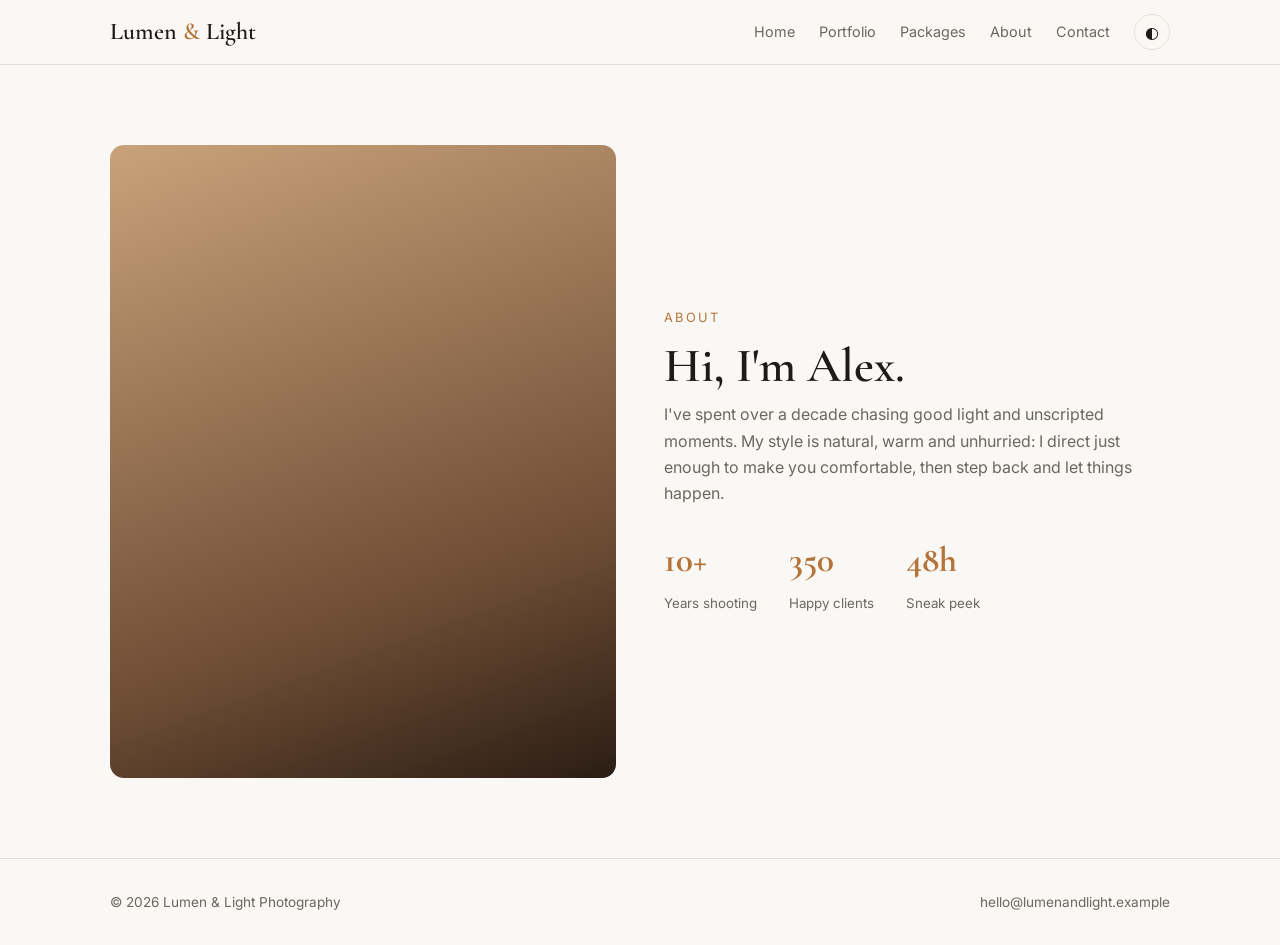
==== about.html @ c2800cfe "uploading files for the first time to deploy on vercel, testing out its functionalities" ====
<!DOCTYPE html>
<html lang="en">
<head>
<meta charset="utf-8">
<meta name="viewport" content="width=device-width, initial-scale=1, viewport-fit=cover">
<title>About – Lumen &amp; Light Photography</title>
<link rel="stylesheet" href="https://fonts.googleapis.com/css2?family=Cormorant+Garamond:wght@500;600&family=Inter:wght@400;500&display=swap">
<link rel="stylesheet" href="styles.css">
</head>
<body>
<header>
  <div class="wrap bar">
    <a class="logo" href="index.html">Lumen <span>&amp;</span> Light</a>
    <nav id="nav">
      <a href="index.html">Home</a><a href="portfolio.html">Portfolio</a><a href="packages.html">Packages</a><a href="about.html" class="active">About</a><a href="contact.html">Contact</a>
      <button class="icon-btn" id="theme" aria-label="Toggle light or dark theme">◐</button>
    </nav>
    <button class="icon-btn menu-btn" id="menu" aria-label="Menu">☰</button>
  </div>
</header>

<main id="top">
<section id="about">
  <div class="wrap about">
    <div class="portrait" role="img" aria-label="Portrait placeholder"></div>
    <div>
      <p class="eyebrow">About</p>
      <h2>Hi, I'm Alex.</h2>
      <p style="color:var(--muted)">I've spent over a decade chasing good light and unscripted moments. My style is natural, warm and unhurried: I direct just enough to make you comfortable, then step back and let things happen.</p>
      <div class="stats"><div><b>10+</b><small>Years shooting</small></div><div><b>350</b><small>Happy clients</small></div><div><b>48h</b><small>Sneak peek</small></div></div>
    </div>
  </div>
</section>
</main>

<footer><div class="wrap"><span>© <span id="yr"></span> Lumen &amp; Light Photography</span><span>hello@lumenandlight.example</span></div></footer>

<script src="script.js"></script>
</body>
</html>
---- styles.css ----
:root{--bg:#faf8f5;--surface:#fff;--text:#1c1b19;--muted:#6b675f;--accent:#b5753a;--line:#e6e1d8;--overlay:rgba(250,248,245,.85);color-scheme:light;
box-sizing:border-box;padding-top:env(safe-area-inset-top,0px);padding-bottom:env(safe-area-inset-bottom,0px)}
@media (prefers-color-scheme:dark){:root:not([data-theme="light"]){--bg:#151412;--surface:#1e1d1a;--text:#f2eee7;--muted:#a49f94;--accent:#d9955a;--line:#2e2c27;--overlay:rgba(21,20,18,.85);color-scheme:dark}}
:root[data-theme="dark"]{--bg:#151412;--surface:#1e1d1a;--text:#f2eee7;--muted:#a49f94;--accent:#d9955a;--line:#2e2c27;--overlay:rgba(21,20,18,.85);color-scheme:dark}
*{box-sizing:border-box;margin:0}
html{scroll-behavior:smooth;scroll-padding-top:calc(72px + env(safe-area-inset-top,0px))}
body{background:var(--bg);color:var(--text);font:400 16px/1.65 Inter,system-ui,sans-serif}
body::before{content:"";position:fixed;inset:0 0 auto;height:env(safe-area-inset-top,0px);background:var(--overlay);z-index:60}
h1,h2,h3{font-family:"Cormorant Garamond",Georgia,serif;font-weight:600;line-height:1.1}
h2{font-size:clamp(2rem,5vw,3rem);margin-bottom:.5rem}
a{color:inherit;text-decoration:none}
.wrap{max-width:1100px;margin:0 auto;padding:0 1.25rem}
section{padding:5rem 0}
.eyebrow{color:var(--accent);font-size:.8rem;letter-spacing:.18em;text-transform:uppercase;margin-bottom:.75rem}
.lead{color:var(--muted);max-width:560px;margin-bottom:2rem}
header{position:sticky;top:env(safe-area-inset-top,0px);z-index:50;background:var(--overlay);backdrop-filter:blur(10px);border-bottom:1px solid var(--line)}
.bar{display:flex;align-items:center;justify-content:space-between;height:64px}
.logo{font-family:"Cormorant Garamond",Georgia,serif;font-size:1.5rem;font-weight:600}
.logo span{color:var(--accent)}
nav{display:flex;gap:1.5rem;align-items:center}
nav a{font-size:.9rem;color:var(--muted)}nav a:hover{color:var(--text)}
button{font:inherit;cursor:pointer}
.icon-btn{background:none;border:1px solid var(--line);color:var(--text);border-radius:50%;width:36px;height:36px}
.menu-btn{display:none}
.btn{display:inline-block;background:var(--accent);color:#fff;border:0;border-radius:999px;padding:.8rem 1.8rem;font-weight:500}
.btn:hover{filter:brightness(1.08)}
.btn.ghost{background:none;border:1px solid var(--text);color:var(--text)}
.hero{min-height:88vh;display:grid;align-items:center;background:radial-gradient(circle at 75% 30%,color-mix(in srgb,var(--accent) 30%,transparent),transparent 55%)}
.hero h1{font-size:clamp(2.8rem,9vw,6rem);max-width:760px;margin-bottom:1.25rem}
.hero h1 em{color:var(--accent)}
.hero p{color:var(--muted);max-width:480px;margin-bottom:2rem;font-size:1.1rem}
.hero .btn+.btn{margin-left:.75rem}
.filters{display:flex;flex-wrap:wrap;gap:.5rem;margin-bottom:1.5rem}
.filters button{background:none;border:1px solid var(--line);color:var(--muted);border-radius:999px;padding:.4rem 1.1rem;font-size:.85rem}
.filters button.on{background:var(--text);color:var(--bg);border-color:var(--text)}
.grid{columns:3 260px;column-gap:1rem}
.tile{break-inside:avoid;margin-bottom:1rem;border-radius:10px;overflow:hidden;position:relative;cursor:pointer;border:0;width:100%;display:block;padding:0}
.tile img{display:block;width:100%;height:auto;object-fit:cover}
.tile span{position:absolute;left:0;right:0;bottom:0;padding:1.5rem .9rem .7rem;color:#fff;text-align:left;font-size:.85rem;background:linear-gradient(transparent,rgba(0,0,0,.6));opacity:0;transition:opacity .25s}
.tile:hover span,.tile:focus-visible span{opacity:1}
.cards{display:grid;grid-template-columns:repeat(auto-fit,minmax(240px,1fr));gap:1.25rem}
.card{background:var(--surface);border:1px solid var(--line);border-radius:14px;padding:1.75rem}
.card.pop{border-color:var(--accent)}
.price{font-family:"Cormorant Garamond",Georgia,serif;font-size:2.4rem;color:var(--accent);margin:.5rem 0}
.card ul{list-style:none;padding:0;color:var(--muted);font-size:.95rem}
.card li{padding:.35rem 0;border-top:1px solid var(--line)}
.about{display:grid;grid-template-columns:1fr 1fr;gap:3rem;align-items:center}
.portrait{aspect-ratio:4/5;border-radius:14px;background:linear-gradient(160deg,#c9a27a,#6d4c34 70%,#2b1d14)}
.stats{display:flex;gap:2rem;margin-top:1.5rem}
.stats b{display:block;font-family:"Cormorant Garamond",Georgia,serif;font-size:2.2rem;color:var(--accent)}
.stats small{color:var(--muted)}
form{display:grid;gap:1rem;max-width:560px}
label{display:grid;gap:.3rem;font-size:.85rem;color:var(--muted)}
input,select,textarea{font:inherit;color:var(--text);background:var(--surface);border:1px solid var(--line);border-radius:8px;padding:.7rem .9rem;width:100%}
input:focus,select:focus,textarea:focus{outline:2px solid var(--accent);outline-offset:1px}
.err{color:#c0392b;font-size:.8rem;min-height:1em}
.ok{background:var(--surface);border:1px solid var(--accent);border-radius:12px;padding:1.5rem;max-width:560px}
footer{border-top:1px solid var(--line);padding:2rem 0;color:var(--muted);font-size:.85rem}
footer .wrap{display:flex;justify-content:space-between;flex-wrap:wrap;gap:.5rem}
.lb{position:fixed;inset:0;background:rgba(0,0,0,.92);z-index:100;display:none;place-items:center;padding:1rem}
.lb.open{display:grid}
.lb figure{width:min(900px,100%)}
.lb .pic{border-radius:8px;overflow:hidden;line-height:0}
.lb .pic img{width:100%;height:auto;max-height:80vh;object-fit:contain;border-radius:8px}
.lb figcaption{color:#ddd;text-align:center;margin-top:.8rem}
.lb button{position:absolute;background:rgba(255,255,255,.12);color:#fff;border:0;border-radius:50%;width:44px;height:44px;font-size:1.3rem}
.lb .x{top:calc(1rem + env(safe-area-inset-top,0px));right:1rem}.lb .p{left:1rem;top:50%}.lb .n{right:1rem;top:50%}
@media (max-width:760px){
.menu-btn{display:inline-block}
nav{position:absolute;top:64px;left:0;right:0;background:var(--bg);flex-direction:column;padding:1.25rem;border-bottom:1px solid var(--line);display:none}
nav.open{display:flex}
.about{grid-template-columns:1fr}
section{padding:3.5rem 0}
}
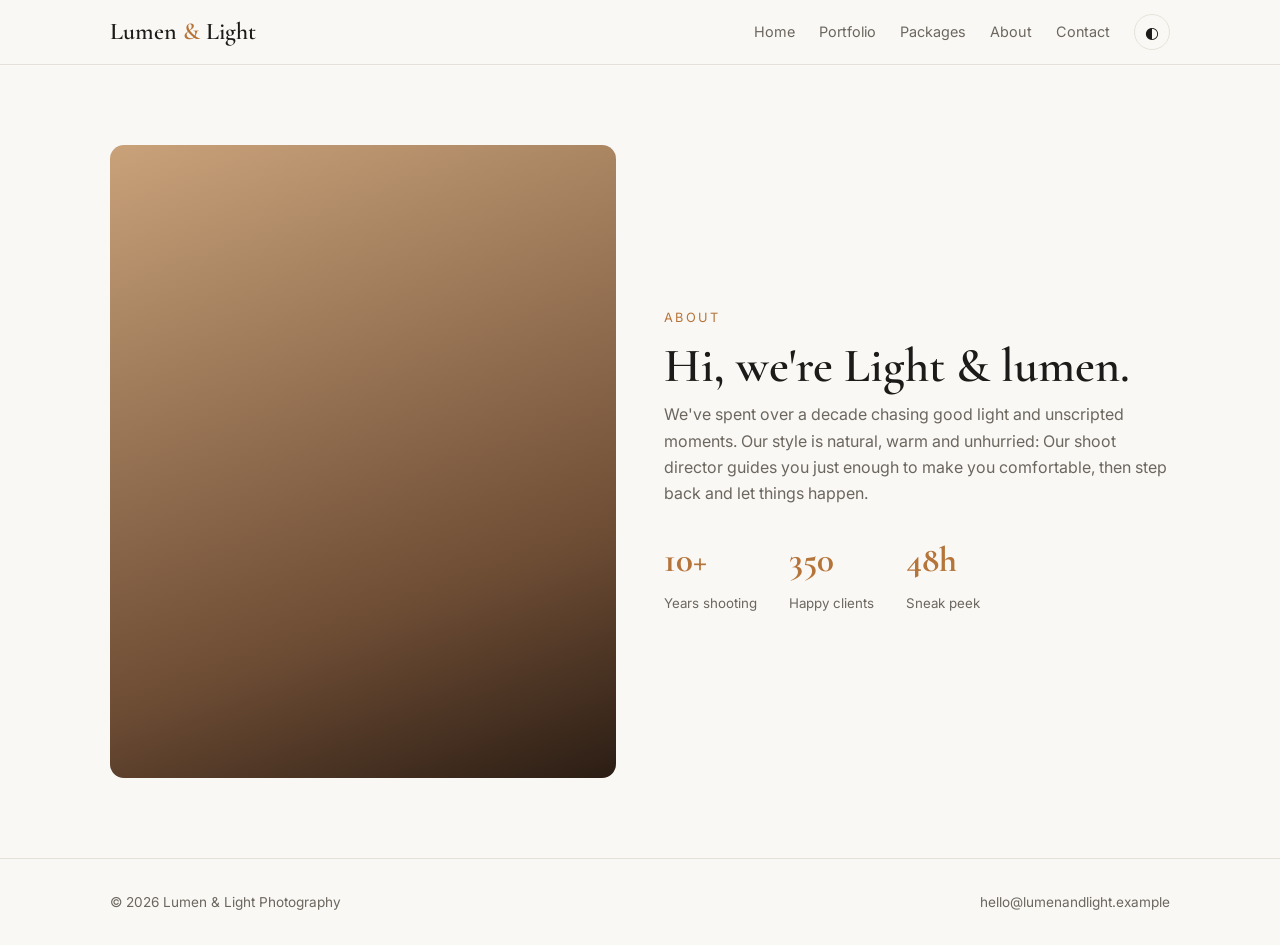
==== commit ee78c42c: "changed the hero elements and minor adjustments on the About page. Also polished our portfolio." ====
--- a/about.html
+++ b/about.html
@@ -25,8 +25,8 @@
     <div class="portrait" role="img" aria-label="Portrait placeholder"></div>
     <div>
       <p class="eyebrow">About</p>
-      <h2>Hi, I'm Alex.</h2>
-      <p style="color:var(--muted)">I've spent over a decade chasing good light and unscripted moments. My style is natural, warm and unhurried: I direct just enough to make you comfortable, then step back and let things happen.</p>
+      <h2>Hi, we're Light & lumen.</h2>
+      <p style="color:var(--muted)">We've spent over a decade chasing good light and unscripted moments. Our style is natural, warm and unhurried: Our shoot director guides you just enough to make you comfortable, then step back and let things happen.</p>
       <div class="stats"><div><b>10+</b><small>Years shooting</small></div><div><b>350</b><small>Happy clients</small></div><div><b>48h</b><small>Sneak peek</small></div></div>
     </div>
   </div>
--- a/styles.css
+++ b/styles.css
@@ -1,74 +1,440 @@
-:root{--bg:#faf8f5;--surface:#fff;--text:#1c1b19;--muted:#6b675f;--accent:#b5753a;--line:#e6e1d8;--overlay:rgba(250,248,245,.85);color-scheme:light;
-box-sizing:border-box;padding-top:env(safe-area-inset-top,0px);padding-bottom:env(safe-area-inset-bottom,0px)}
-@media (prefers-color-scheme:dark){:root:not([data-theme="light"]){--bg:#151412;--surface:#1e1d1a;--text:#f2eee7;--muted:#a49f94;--accent:#d9955a;--line:#2e2c27;--overlay:rgba(21,20,18,.85);color-scheme:dark}}
-:root[data-theme="dark"]{--bg:#151412;--surface:#1e1d1a;--text:#f2eee7;--muted:#a49f94;--accent:#d9955a;--line:#2e2c27;--overlay:rgba(21,20,18,.85);color-scheme:dark}
-*{box-sizing:border-box;margin:0}
-html{scroll-behavior:smooth;scroll-padding-top:calc(72px + env(safe-area-inset-top,0px))}
-body{background:var(--bg);color:var(--text);font:400 16px/1.65 Inter,system-ui,sans-serif}
-body::before{content:"";position:fixed;inset:0 0 auto;height:env(safe-area-inset-top,0px);background:var(--overlay);z-index:60}
-h1,h2,h3{font-family:"Cormorant Garamond",Georgia,serif;font-weight:600;line-height:1.1}
-h2{font-size:clamp(2rem,5vw,3rem);margin-bottom:.5rem}
-a{color:inherit;text-decoration:none}
-.wrap{max-width:1100px;margin:0 auto;padding:0 1.25rem}
-section{padding:5rem 0}
-.eyebrow{color:var(--accent);font-size:.8rem;letter-spacing:.18em;text-transform:uppercase;margin-bottom:.75rem}
-.lead{color:var(--muted);max-width:560px;margin-bottom:2rem}
-header{position:sticky;top:env(safe-area-inset-top,0px);z-index:50;background:var(--overlay);backdrop-filter:blur(10px);border-bottom:1px solid var(--line)}
-.bar{display:flex;align-items:center;justify-content:space-between;height:64px}
-.logo{font-family:"Cormorant Garamond",Georgia,serif;font-size:1.5rem;font-weight:600}
-.logo span{color:var(--accent)}
-nav{display:flex;gap:1.5rem;align-items:center}
-nav a{font-size:.9rem;color:var(--muted)}nav a:hover{color:var(--text)}
-button{font:inherit;cursor:pointer}
-.icon-btn{background:none;border:1px solid var(--line);color:var(--text);border-radius:50%;width:36px;height:36px}
-.menu-btn{display:none}
-.btn{display:inline-block;background:var(--accent);color:#fff;border:0;border-radius:999px;padding:.8rem 1.8rem;font-weight:500}
-.btn:hover{filter:brightness(1.08)}
-.btn.ghost{background:none;border:1px solid var(--text);color:var(--text)}
-.hero{min-height:88vh;display:grid;align-items:center;background:radial-gradient(circle at 75% 30%,color-mix(in srgb,var(--accent) 30%,transparent),transparent 55%)}
-.hero h1{font-size:clamp(2.8rem,9vw,6rem);max-width:760px;margin-bottom:1.25rem}
-.hero h1 em{color:var(--accent)}
-.hero p{color:var(--muted);max-width:480px;margin-bottom:2rem;font-size:1.1rem}
-.hero .btn+.btn{margin-left:.75rem}
-.filters{display:flex;flex-wrap:wrap;gap:.5rem;margin-bottom:1.5rem}
-.filters button{background:none;border:1px solid var(--line);color:var(--muted);border-radius:999px;padding:.4rem 1.1rem;font-size:.85rem}
-.filters button.on{background:var(--text);color:var(--bg);border-color:var(--text)}
-.grid{columns:3 260px;column-gap:1rem}
-.tile{break-inside:avoid;margin-bottom:1rem;border-radius:10px;overflow:hidden;position:relative;cursor:pointer;border:0;width:100%;display:block;padding:0}
-.tile img{display:block;width:100%;height:auto;object-fit:cover}
-.tile span{position:absolute;left:0;right:0;bottom:0;padding:1.5rem .9rem .7rem;color:#fff;text-align:left;font-size:.85rem;background:linear-gradient(transparent,rgba(0,0,0,.6));opacity:0;transition:opacity .25s}
-.tile:hover span,.tile:focus-visible span{opacity:1}
-.cards{display:grid;grid-template-columns:repeat(auto-fit,minmax(240px,1fr));gap:1.25rem}
-.card{background:var(--surface);border:1px solid var(--line);border-radius:14px;padding:1.75rem}
-.card.pop{border-color:var(--accent)}
-.price{font-family:"Cormorant Garamond",Georgia,serif;font-size:2.4rem;color:var(--accent);margin:.5rem 0}
-.card ul{list-style:none;padding:0;color:var(--muted);font-size:.95rem}
-.card li{padding:.35rem 0;border-top:1px solid var(--line)}
-.about{display:grid;grid-template-columns:1fr 1fr;gap:3rem;align-items:center}
-.portrait{aspect-ratio:4/5;border-radius:14px;background:linear-gradient(160deg,#c9a27a,#6d4c34 70%,#2b1d14)}
-.stats{display:flex;gap:2rem;margin-top:1.5rem}
-.stats b{display:block;font-family:"Cormorant Garamond",Georgia,serif;font-size:2.2rem;color:var(--accent)}
-.stats small{color:var(--muted)}
-form{display:grid;gap:1rem;max-width:560px}
-label{display:grid;gap:.3rem;font-size:.85rem;color:var(--muted)}
-input,select,textarea{font:inherit;color:var(--text);background:var(--surface);border:1px solid var(--line);border-radius:8px;padding:.7rem .9rem;width:100%}
-input:focus,select:focus,textarea:focus{outline:2px solid var(--accent);outline-offset:1px}
-.err{color:#c0392b;font-size:.8rem;min-height:1em}
-.ok{background:var(--surface);border:1px solid var(--accent);border-radius:12px;padding:1.5rem;max-width:560px}
-footer{border-top:1px solid var(--line);padding:2rem 0;color:var(--muted);font-size:.85rem}
-footer .wrap{display:flex;justify-content:space-between;flex-wrap:wrap;gap:.5rem}
-.lb{position:fixed;inset:0;background:rgba(0,0,0,.92);z-index:100;display:none;place-items:center;padding:1rem}
-.lb.open{display:grid}
-.lb figure{width:min(900px,100%)}
-.lb .pic{border-radius:8px;overflow:hidden;line-height:0}
-.lb .pic img{width:100%;height:auto;max-height:80vh;object-fit:contain;border-radius:8px}
-.lb figcaption{color:#ddd;text-align:center;margin-top:.8rem}
-.lb button{position:absolute;background:rgba(255,255,255,.12);color:#fff;border:0;border-radius:50%;width:44px;height:44px;font-size:1.3rem}
-.lb .x{top:calc(1rem + env(safe-area-inset-top,0px));right:1rem}.lb .p{left:1rem;top:50%}.lb .n{right:1rem;top:50%}
+:root{
+    --bg:#faf8f5;
+    --surface:#fff;
+    --text:#1c1b19;
+    --muted:#6b675f;
+    --accent:#b5753a;
+    --line:#e6e1d8;
+    --overlay:rgba(250,248,245,.85);
+    color-scheme:light;
+box-sizing:border-box;
+padding-top:env(safe-area-inset-top,0px);
+padding-bottom:env(safe-area-inset-bottom,0px);
+}
+
+@media (prefers-color-scheme:dark){
+    :root:not([data-theme="light"]){
+        --bg:#151412;
+        --surface:#1e1d1a;
+        --text:#f2eee7;
+        --muted:#a49f94;
+        --accent:#d9955a;
+        --line:#2e2c27;
+        --overlay:rgba(21,20,18,.85);
+        color-scheme:dark
+    }
+}
+:root[data-theme="dark"]{
+    --bg:#151412;
+    --surface:#1e1d1a;
+    --text:#f2eee7;
+    --muted:#a49f94;
+    --accent:#d9955a;
+    --line:#2e2c27;
+    --overlay:rgba(21,20,18,.85);
+    color-scheme:dark
+}
+*{
+    box-sizing:border-box;
+    margin:0
+}
+html{
+    scroll-behavior:smooth;
+    scroll-padding-top:calc(72px + env(safe-area-inset-top,0px))
+}
+body{
+    background:var(--bg);
+    color:var(--text);
+    font:400 16px/1.65 Inter,system-ui,sans-serif
+}
+body::before{
+    content:"";
+    position:fixed;
+    inset:0 0 auto;
+    height:env(safe-area-inset-top,0px);
+    background:var(--overlay);
+    z-index:60
+}
+h1,h2,h3{
+    font-family:"Cormorant Garamond",Georgia,serif;
+    font-weight:600;
+    line-height:1.1
+}
+h2{
+    font-size:clamp(2rem,5vw,3rem);
+    margin-bottom:.5rem
+}
+a{color:inherit;
+    text-decoration:none
+}
+.wrap{
+    max-width:1100px;
+    margin:0 auto;
+    padding:0 1.25rem
+}
+section{
+    padding:5rem 0
+}
+.eyebrow{
+    color:var(--accent);
+    font-size:.8rem;
+    letter-spacing:.18em;
+    text-transform:uppercase;
+    margin-bottom:.75rem
+}
+.lead{
+    color:var(--muted);
+    max-width:560px;
+    margin-bottom:2rem
+}
+header{
+    position:sticky;
+    top:env(safe-area-inset-top,0px);
+    z-index:50;
+    background:var(--overlay);
+    backdrop-filter:blur(10px);
+    border-bottom:1px solid var(--line)
+}
+.bar{
+    display:flex;
+    align-items:center;
+    justify-content:space-between;
+    height:64px
+}
+.logo{
+    font-family:"Cormorant Garamond",Georgia,serif;
+    font-size:1.5rem;
+    font-weight:600
+}
+.logo span{
+    color:var(--accent)
+}
+nav{
+    display:flex;
+    gap:1.5rem;
+    align-items:center
+}
+nav a{
+    font-size:.9rem;
+    color:var(--muted)
+}
+nav a:hover{
+    color:var(--text)
+}
+button{
+    font:inherit;
+    cursor:pointer
+}
+.icon-btn{
+    background:none;
+    border:1px solid var(--line);
+    color:var(--text);
+    border-radius:50%;
+    width:36px;
+    height:36px
+}
+.menu-btn{
+    display:none
+}
+.btn{
+    display:inline-block;
+    background:var(--accent);
+    color:#fff;border:0;
+    border-radius:999px;
+    padding:.8rem 1.8rem;
+    font-weight:500
+}
+.btn:hover{
+    filter:brightness(1.08)
+}
+.btn.ghost{
+    background:none;
+    border:1px solid var(--text);
+    color:var(--text)
+}
+.hero{
+    min-height:88vh;
+    display:grid;
+    align-items:center;
+    position:relative;
+    overflow:hidden
+}
+.hero-img{
+    position:absolute;
+    inset:0;
+    width:100%;
+    height:100%;
+    object-fit:cover;
+    object-position:center;
+    z-index:0
+}
+.hero::after{
+    content:"";
+    position:absolute;
+    inset:0;
+    background:rgba(0,0,0,.45);
+    z-index:1
+}
+.hero .wrap{
+    position:relative;
+    z-index:2
+}
+.hero h1{
+    font-size:clamp(2.8rem,9vw,6rem);
+    max-width:760px;
+    margin-bottom:1.25rem;
+    color:#fff
+}
+.hero h1 em{
+    color:var(--accent)
+}
+.hero .eyebrow{
+    color:var(--accent)
+}
+.hero p{
+    color:rgba(255,255,255,.8);
+    max-width:480px;
+    margin-bottom:2rem;
+    font-size:1.1rem
+}
+.hero .btn+.btn{
+    margin-left:.75rem
+}
+.filters{
+    display:flex;
+    flex-wrap:wrap;
+    gap:.5rem;
+    margin-bottom:1.5rem
+}
+.filters button{
+    background:none;
+    border:1px solid var(--line);
+    color:var(--muted);
+    border-radius:999px;
+    padding:.4rem 1.1rem;
+    font-size:.85rem
+}
+.filters button.on{
+    background:var(--text);
+    color:var(--bg);
+    border-color:var(--text)
+}
+.grid{
+    columns:3 260px;
+    column-gap:1rem
+}
+.tile{
+    break-inside:avoid;
+    margin-bottom:1rem;
+    border-radius:10px;
+    overflow:hidden;
+    position:relative;
+    cursor:pointer;
+    border:0;
+    width:100%;
+    display:block;
+    padding:0
+}
+.tile img{
+    display:block;
+    width:100%;
+    height:auto;
+    object-fit:cover
+}
+.tile span{
+    position:absolute;
+    left:0;
+    right:0;
+    bottom:0;
+    padding:1.5rem .9rem .7rem;
+    color:#fff;
+    text-align:left;
+    font-size:.85rem;
+    background:linear-gradient(transparent,rgba(0,0,0,.6));
+    opacity:0;
+    transition:opacity .25s
+}
+.tile:hover span,.tile:focus-visible span{
+    opacity:1
+}
+.cards{
+    display:grid;
+    grid-template-columns:repeat(auto-fit,minmax(240px,1fr));
+    gap:1.25rem
+}
+.card{
+    background:var(--surface);
+    border:1px solid var(--line);
+    border-radius:14px;
+    padding:1.75rem
+}
+.card.pop{
+    border-color:var(--accent)
+}
+.price{
+    font-family:"Cormorant Garamond",Georgia,serif;
+    font-size:2.4rem;
+    color:var(--accent);
+    margin:.5rem 0
+}
+.card ul{
+    list-style:none;
+    padding:0;
+    color:var(--muted);
+    font-size:.95rem
+}
+.card li{
+    padding:.35rem 0;
+    border-top:1px solid var(--line)
+}
+.about{
+    display:grid;
+    grid-template-columns:1fr 1fr;
+    gap:3rem;
+    align-items:center
+}
+.portrait{
+    aspect-ratio:4/5;
+    border-radius:14px;
+    background:linear-gradient(160deg,#c9a27a,#6d4c34 70%,#2b1d14)
+}
+.stats{
+    display:flex;
+    gap:2rem;
+    margin-top:1.5rem
+}
+.stats b{
+    display:block;
+    font-family:"Cormorant Garamond",Georgia,serif;
+    font-size:2.2rem;
+    color:var(--accent)
+}
+.stats small{
+    color:var(--muted)
+}
+form{
+    display:grid;
+    gap:1rem;
+    max-width:560px
+}
+label{
+    display:grid;
+    gap:.3rem;
+    font-size:.85rem;
+    color:var(--muted)
+}
+input,select,textarea{
+    font:inherit;
+    color:var(--text);
+    background:var(--surface);
+    border:1px solid var(--line);
+    border-radius:8px;
+    padding:.7rem .9rem;
+    width:100%
+}
+input:focus,select:focus,textarea:focus{
+    outline:2px solid var(--accent);
+    outline-offset:1px
+}
+.err{
+    color:#c0392b;
+    font-size:.8rem;
+    min-height:1em
+}
+.ok{
+    background:var(--surface);
+    border:1px solid var(--accent);
+    border-radius:12px;
+    padding:1.5rem;
+    max-width:560px
+}
+footer{
+    border-top:1px solid var(--line);
+    padding:2rem 0;color:var(--muted);
+    font-size:.85rem
+}
+footer .wrap{
+    display:flex;
+    justify-content:space-between;
+    flex-wrap:wrap;
+    gap:.5rem
+}
+.lb{
+    position:fixed;
+    inset:0;
+    background:rgba(0,0,0,.92);
+    z-index:100;
+    display:none;
+    place-items:center;
+    padding:1rem
+}
+.lb.open{
+    display:grid
+}
+.lb figure{
+    width:min(900px,100%)
+}
+.lb .pic{
+    border-radius:8px;
+    overflow:hidden;
+    line-height:0
+}
+.lb .pic img{
+    width:100%;
+    height:auto;
+    max-height:80vh;
+    object-fit:contain;
+    border-radius:8px
+}
+.lb figcaption{
+    color:#ddd;
+    text-align:center;
+    margin-top:.8rem
+}
+.lb button{
+    position:absolute;
+    background:rgba(255,255,255,.12);
+    color:#fff;
+    border:0;
+    border-radius:50%;
+    width:44px;
+    height:44px;
+    font-size:1.3rem
+}
+.lb .x{
+    top:calc(1rem + env(safe-area-inset-top,0px));
+    right:1rem
+}
+.lb .p{
+    left:1rem;top:50%
+}
+.lb .n{
+    right:1rem;
+    top:50%
+}
+
 @media (max-width:760px){
-.menu-btn{display:inline-block}
-nav{position:absolute;top:64px;left:0;right:0;background:var(--bg);flex-direction:column;padding:1.25rem;border-bottom:1px solid var(--line);display:none}
-nav.open{display:flex}
-.about{grid-template-columns:1fr}
-section{padding:3.5rem 0}
-}
+.menu-btn{
+    display:inline-block
+}
+nav{
+    position:absolute;
+    top:64px;
+    left:0;
+    right:0;
+    background:var(--bg);
+    flex-direction:column;
+    padding:1.25rem;
+    border-bottom:1px solid var(--line);
+    display:none
+}
+nav.open{
+    display:flex
+}
+.about{
+    grid-template-columns:1fr
+}
+section{
+    padding:3.5rem 0
+}
+}
